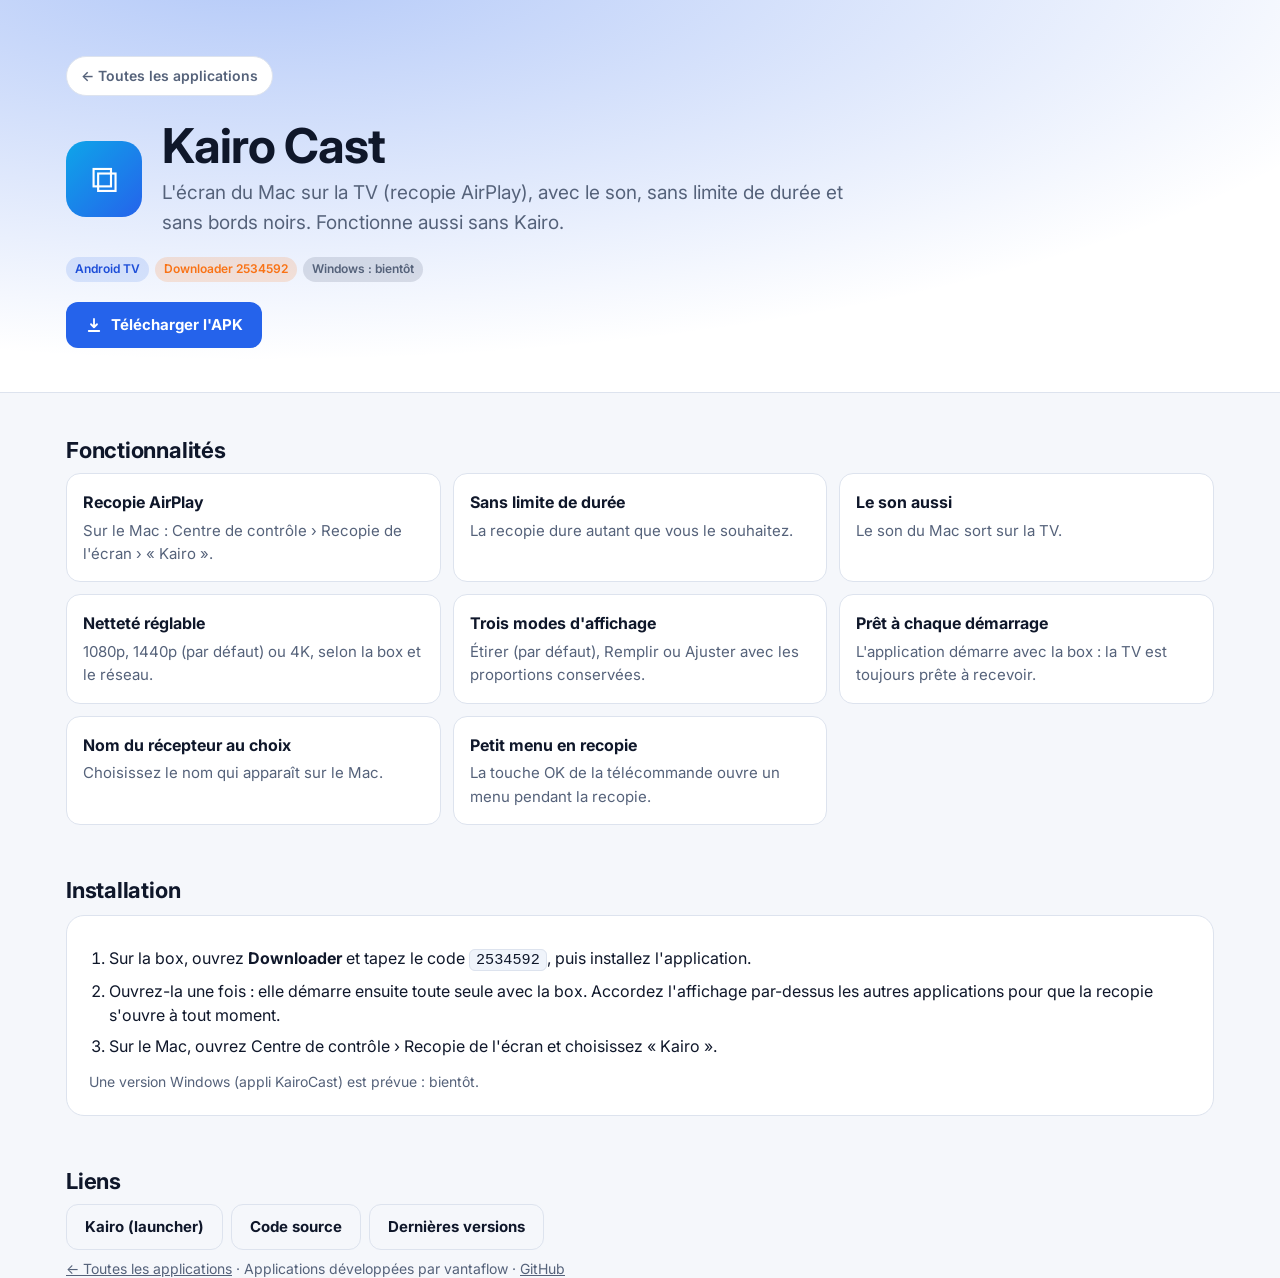
==== kairo-cast/index.html @ 1d147d3c "Pages de détail pour chaque application" ====
<!doctype html>
<html lang="fr">
<head>
<meta charset="utf-8">
<meta name="viewport" content="width=device-width, initial-scale=1">
<title>Kairo Cast · Applications vantaflow</title>
<meta name="description" content="Kairo Cast : recopiez l&#x27;écran de votre Mac sur une TV Android TV grâce à AirPlay, avec le son et sans limite de durée.">
<meta property="og:type" content="website">
<meta property="og:locale" content="fr_FR">
<meta property="og:site_name" content="Applications vantaflow">
<meta property="og:title" content="Kairo Cast · Applications vantaflow">
<meta property="og:description" content="Kairo Cast : recopiez l&#x27;écran de votre Mac sur une TV Android TV grâce à AirPlay, avec le son et sans limite de durée.">
<meta property="og:url" content="https://vantaflow.github.io/apps/kairo-cast/">
<link rel="icon" href="data:image/svg+xml,%3Csvg xmlns='http://www.w3.org/2000/svg' viewBox='0 0 64 64'%3E%3Crect width='64' height='64' rx='14' fill='%232563eb'/%3E%3Cpath d='M18 44V20l14 12 14-12v24' fill='none' stroke='white' stroke-width='6' stroke-linecap='round' stroke-linejoin='round'/%3E%3C/svg%3E">
<link rel="preconnect" href="https://fonts.googleapis.com">
<link rel="preconnect" href="https://fonts.gstatic.com" crossorigin>
<link href="https://fonts.googleapis.com/css2?family=Inter:wght@400;500;600;700;800&display=swap" rel="stylesheet">
<link rel="stylesheet" href="../style.css">
</head>
<body>
<header class="hero">
  <div class="wrap">
    <a class="crumb" href="../">← Toutes les applications</a>
    <div class="dhead"><div class="ico" style="background:linear-gradient(135deg,#0ea5e9,#2563eb)">⧉</div>
      <div><h1>Kairo Cast</h1><p class="lead">L'écran du Mac sur la TV (recopie AirPlay), avec le son, sans limite de durée et sans bords noirs. Fonctionne aussi sans Kairo.</p></div></div>
    <div class="tags"><span class="tag">Android TV</span><span class="tag dl">Downloader 2534592</span><span class="tag soon">Windows : bientôt</span></div>
    <div class="actions"><a class="btn primary" href="https://github.com/vantaflow/kairo-cast/releases/latest/download/kairo-cast.apk"><svg viewBox="0 0 24 24" fill="none" stroke="currentColor" stroke-width="2.4" stroke-linecap="round" stroke-linejoin="round" aria-hidden="true"><path d="M12 4v11m0 0-4-4m4 4 4-4M5 20h14"/></svg>Télécharger l'APK</a></div>
  </div>
</header>

<main class="wrap">
  <section id="fonctionnalites">
    <h2>Fonctionnalités</h2>
    <div class="feats"><div class="feat"><h3>Recopie AirPlay</h3><p>Sur le Mac : Centre de contrôle › Recopie de l'écran › « Kairo ».</p></div><div class="feat"><h3>Sans limite de durée</h3><p>La recopie dure autant que vous le souhaitez.</p></div><div class="feat"><h3>Le son aussi</h3><p>Le son du Mac sort sur la TV.</p></div><div class="feat"><h3>Netteté réglable</h3><p>1080p, 1440p (par défaut) ou 4K, selon la box et le réseau.</p></div><div class="feat"><h3>Trois modes d'affichage</h3><p>Étirer (par défaut), Remplir ou Ajuster avec les proportions conservées.</p></div><div class="feat"><h3>Prêt à chaque démarrage</h3><p>L'application démarre avec la box : la TV est toujours prête à recevoir.</p></div><div class="feat"><h3>Nom du récepteur au choix</h3><p>Choisissez le nom qui apparaît sur le Mac.</p></div><div class="feat"><h3>Petit menu en recopie</h3><p>La touche OK de la télécommande ouvre un menu pendant la recopie.</p></div></div>
  </section>
  
  <section id="installation">
    <h2>Installation</h2>
    <div class="help"><ol><li>Sur la box, ouvrez <strong>Downloader</strong> et tapez le code <code>2534592</code>, puis installez l'application.</li><li>Ouvrez-la une fois : elle démarre ensuite toute seule avec la box. Accordez l'affichage par-dessus les autres applications pour que la recopie s'ouvre à tout moment.</li><li>Sur le Mac, ouvrez Centre de contrôle › Recopie de l'écran et choisissez « Kairo ».</li></ol><p class="note">Une version Windows (appli KairoCast) est prévue : bientôt.</p></div>
  </section>
  <section id="liens">
    <h2>Liens</h2>
    <div class="links"><a class="btn ghost" href="../kairo/">Kairo (launcher)</a><a class="btn ghost" href="https://github.com/vantaflow/kairo-cast">Code source</a><a class="btn ghost" href="https://github.com/vantaflow/kairo-cast/releases">Dernières versions</a></div>
  </section>
</main>

<footer class="wrap"><a href="../">← Toutes les applications</a> · Applications développées par vantaflow · <a href="https://github.com/vantaflow">GitHub</a></footer>
</body>
</html>
---- style.css ----
:root{
  --bg:#0b0f17;--bg2:#111827;--card:#151c2b;--card-h:#1b2436;--line:#263045;
  --text:#e8edf6;--muted:#9aa6bb;--accent:#3b82f6;--accent-2:#60a5fa;--accent-ink:#fff;
  --orange:#f97316;--green:#22c55e;--focus:#fbbf24;--radius:18px;
  color-scheme:dark;
}
@media (prefers-color-scheme: light){
  :root:not([data-theme="dark"]){
    --bg:#f5f7fb;--bg2:#ffffff;--card:#ffffff;--card-h:#f0f4fb;--line:#dde3ee;
    --text:#0f172a;--muted:#55627a;--accent:#2563eb;--accent-2:#1d4ed8;--focus:#d97706;
    color-scheme:light;
  }
}
*{box-sizing:border-box}
html{-webkit-text-size-adjust:100%}
body{margin:0;background:var(--bg);color:var(--text);font:16px/1.55 Inter,system-ui,-apple-system,"Segoe UI",Roboto,sans-serif}
a{color:inherit}
.wrap{max-width:1180px;margin:0 auto;padding:0 16px}
header.hero{background:radial-gradient(1200px 400px at 20% -10%,color-mix(in srgb,var(--accent) 35%,transparent),transparent),var(--bg2);border-bottom:1px solid var(--line)}
.hero .wrap{padding-top:56px;padding-bottom:44px}
.brand{display:flex;align-items:center;gap:12px;font-weight:800;letter-spacing:-.01em;font-size:15px;color:var(--muted);text-transform:uppercase}
.brand svg{width:32px;height:32px}
h1{font-size:clamp(30px,5vw,48px);line-height:1.1;margin:18px 0 12px;letter-spacing:-.02em}
.lead{color:var(--muted);font-size:clamp(16px,2vw,19px);max-width:720px;margin:0}
nav.jump{display:flex;flex-wrap:wrap;gap:8px;margin-top:24px}
nav.jump a{text-decoration:none;font-weight:600;font-size:14px;padding:8px 14px;border:1px solid var(--line);border-radius:999px;background:var(--card)}
nav.jump a:hover{background:var(--card-h)}
section{padding:40px 0 8px}
h2{font-size:22px;margin:0 0 6px;letter-spacing:-.01em}
.sub{color:var(--muted);margin:0 0 20px}
.grid{display:grid;grid-template-columns:repeat(auto-fill,minmax(300px,1fr));gap:16px}
.card{background:var(--card);border:1px solid var(--line);border-radius:var(--radius);padding:20px;display:flex;flex-direction:column;gap:14px}
.top{display:flex;gap:14px;align-items:flex-start}
.ico{flex:0 0 52px;height:52px;border-radius:14px;display:grid;place-items:center;font-size:26px;color:#fff}
.card h3{margin:0;font-size:19px}
.card p{margin:4px 0 0;color:var(--muted);font-size:15px}
.tags{display:flex;flex-wrap:wrap;gap:6px}
.tag{font-size:12px;font-weight:600;padding:3px 9px;border-radius:999px;background:color-mix(in srgb,var(--accent) 14%,transparent);color:var(--accent-2)}
.tag.dl{background:color-mix(in srgb,var(--orange) 16%,transparent);color:var(--orange)}
.tag.soon{background:color-mix(in srgb,var(--muted) 18%,transparent);color:var(--muted)}
.actions{display:flex;flex-wrap:wrap;gap:8px;margin-top:auto}
.btn{display:inline-flex;align-items:center;gap:8px;min-height:46px;padding:10px 18px;border-radius:12px;font-weight:700;font-size:15px;text-decoration:none;border:1px solid transparent}
.btn.primary{background:var(--accent);color:var(--accent-ink)}
.btn.primary:hover{background:var(--accent-2)}
.btn.ghost{border-color:var(--line);background:transparent}
.btn.ghost:hover{background:var(--card-h)}
.btn svg{width:18px;height:18px}
a:focus-visible,.btn:focus-visible{outline:3px solid var(--focus);outline-offset:3px}
.help{background:var(--card);border:1px solid var(--line);border-radius:var(--radius);padding:22px;margin-top:8px}
.help ol{margin:8px 0 0;padding-left:20px}
.help li{margin:6px 0}
code{font-family:ui-monospace,SFMono-Regular,Menlo,monospace;background:var(--card-h);border:1px solid var(--line);padding:1px 6px;border-radius:6px;font-size:.95em}
footer{color:var(--muted);font-size:14px;padding:40px 0 48px}
@media (max-width:640px){.hero .wrap{padding-top:36px;padding-bottom:30px}.grid{grid-template-columns:1fr}.btn{flex:1 1 auto;justify-content:center}}

/* Pages de détail */
.crumb{display:inline-flex;align-items:center;gap:6px;text-decoration:none;font-weight:600;font-size:14px;color:var(--muted);padding:8px 14px;border:1px solid var(--line);border-radius:999px;background:var(--card);margin-bottom:24px}
.crumb:hover{background:var(--card-h);color:var(--text)}
.dhead{display:flex;gap:20px;align-items:center;flex-wrap:wrap}
.dhead .ico{flex:0 0 76px;height:76px;border-radius:20px;font-size:38px}
.dhead h1{margin:0 0 6px}
.dhead .lead{margin:0}
.hero .tags{margin-top:20px}
.hero .actions{margin-top:20px}
.feats{display:grid;grid-template-columns:repeat(auto-fill,minmax(280px,1fr));gap:12px}
.feat{background:var(--card);border:1px solid var(--line);border-radius:14px;padding:16px}
.feat h3{margin:0 0 4px;font-size:16px}
.feat p{margin:0;color:var(--muted);font-size:15px}
.shots{display:grid;grid-template-columns:repeat(auto-fill,minmax(300px,1fr));gap:14px}
.shots figure{margin:0;background:var(--card);border:1px solid var(--line);border-radius:14px;overflow:hidden}
.shots img{display:block;width:100%;height:auto;background:var(--card-h)}
.shots figcaption{padding:10px 14px;color:var(--muted);font-size:14px}
.links{display:flex;flex-wrap:wrap;gap:8px}
.note{color:var(--muted);font-size:14px;margin:12px 0 0}
@media (max-width:640px){.shots{grid-template-columns:1fr}.dhead .ico{flex-basis:60px;height:60px;font-size:30px}}
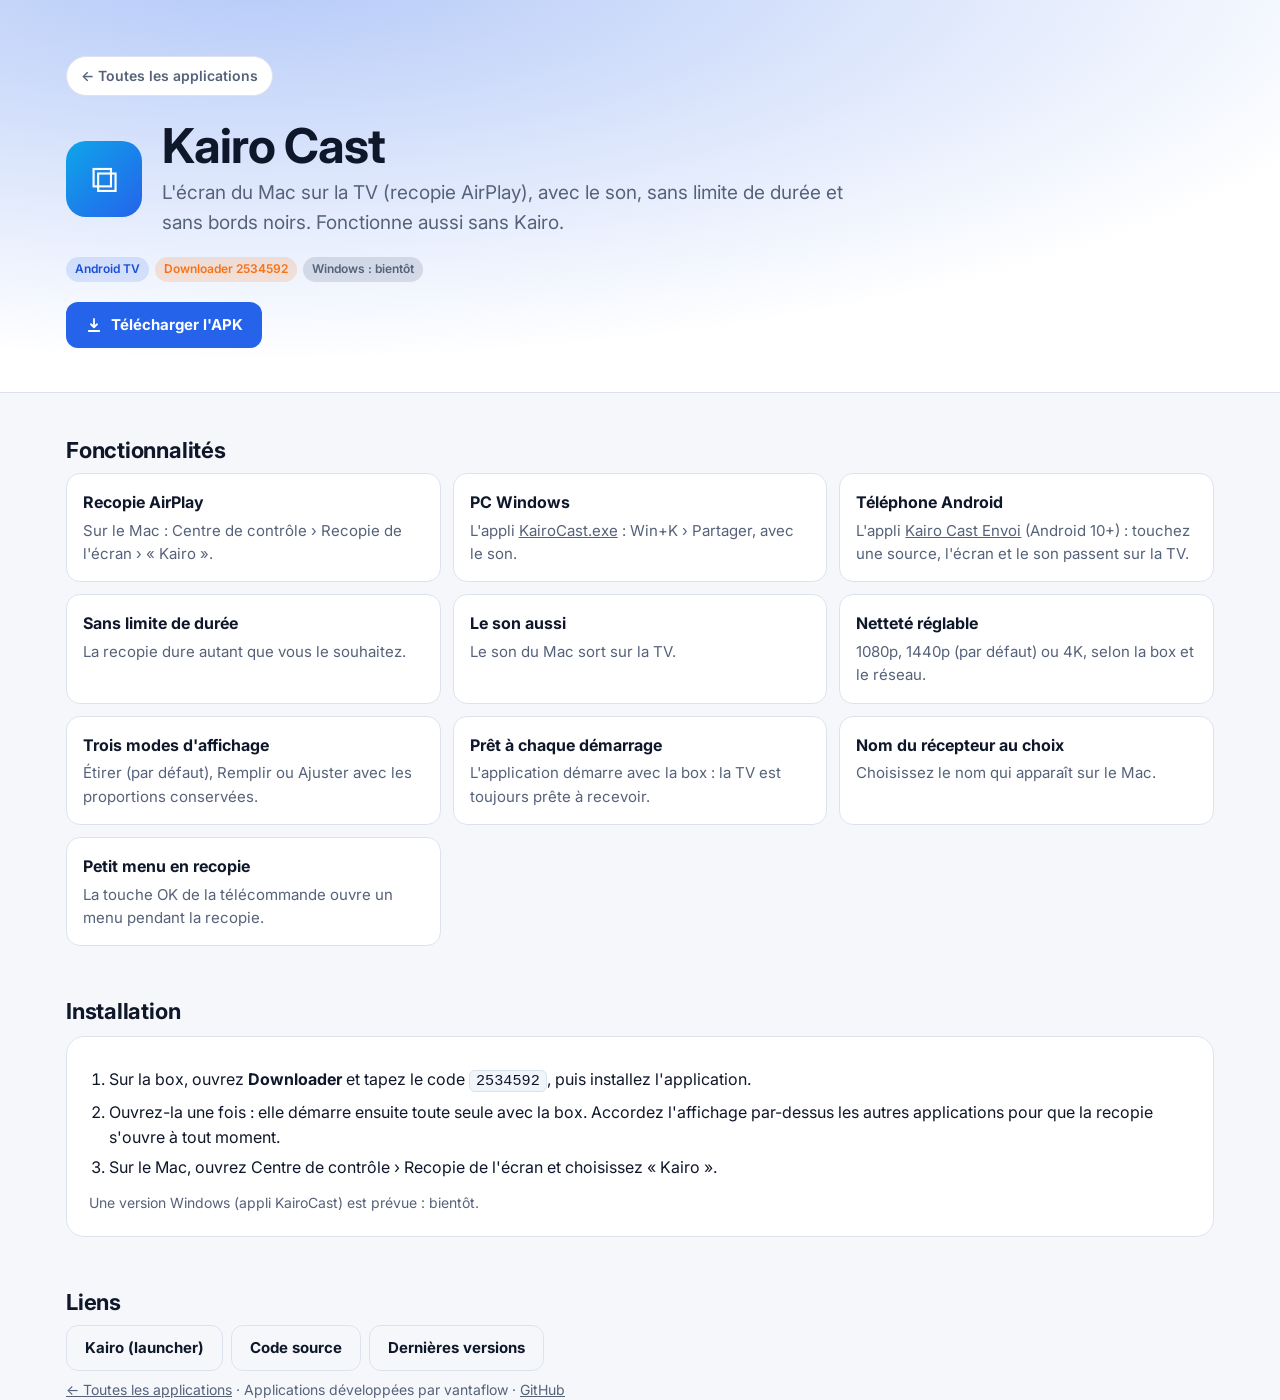
==== commit 8fa5285c: "Kairo Cast : Windows et téléphone Android" ====
--- a/kairo-cast/index.html
+++ b/kairo-cast/index.html
@@ -31,7 +31,7 @@
 <main class="wrap">
   <section id="fonctionnalites">
     <h2>Fonctionnalités</h2>
-    <div class="feats"><div class="feat"><h3>Recopie AirPlay</h3><p>Sur le Mac : Centre de contrôle › Recopie de l'écran › « Kairo ».</p></div><div class="feat"><h3>Sans limite de durée</h3><p>La recopie dure autant que vous le souhaitez.</p></div><div class="feat"><h3>Le son aussi</h3><p>Le son du Mac sort sur la TV.</p></div><div class="feat"><h3>Netteté réglable</h3><p>1080p, 1440p (par défaut) ou 4K, selon la box et le réseau.</p></div><div class="feat"><h3>Trois modes d'affichage</h3><p>Étirer (par défaut), Remplir ou Ajuster avec les proportions conservées.</p></div><div class="feat"><h3>Prêt à chaque démarrage</h3><p>L'application démarre avec la box : la TV est toujours prête à recevoir.</p></div><div class="feat"><h3>Nom du récepteur au choix</h3><p>Choisissez le nom qui apparaît sur le Mac.</p></div><div class="feat"><h3>Petit menu en recopie</h3><p>La touche OK de la télécommande ouvre un menu pendant la recopie.</p></div></div>
+    <div class="feats"><div class="feat"><h3>Recopie AirPlay</h3><p>Sur le Mac : Centre de contrôle › Recopie de l'écran › « Kairo ».</p></div><div class="feat"><h3>PC Windows</h3><p>L'appli <a href="https://github.com/vantaflow/kairo-cast/releases/latest/download/KairoCast.exe">KairoCast.exe</a> : Win+K › Partager, avec le son.</p></div><div class="feat"><h3>Téléphone Android</h3><p>L'appli <a href="https://github.com/vantaflow/kairo-cast/releases/latest/download/kairo-cast-envoi.apk">Kairo Cast Envoi</a> (Android 10+) : touchez une source, l'écran et le son passent sur la TV.</p></div><div class="feat"><h3>Sans limite de durée</h3><p>La recopie dure autant que vous le souhaitez.</p></div><div class="feat"><h3>Le son aussi</h3><p>Le son du Mac sort sur la TV.</p></div><div class="feat"><h3>Netteté réglable</h3><p>1080p, 1440p (par défaut) ou 4K, selon la box et le réseau.</p></div><div class="feat"><h3>Trois modes d'affichage</h3><p>Étirer (par défaut), Remplir ou Ajuster avec les proportions conservées.</p></div><div class="feat"><h3>Prêt à chaque démarrage</h3><p>L'application démarre avec la box : la TV est toujours prête à recevoir.</p></div><div class="feat"><h3>Nom du récepteur au choix</h3><p>Choisissez le nom qui apparaît sur le Mac.</p></div><div class="feat"><h3>Petit menu en recopie</h3><p>La touche OK de la télécommande ouvre un menu pendant la recopie.</p></div></div>
   </section>
   
   <section id="installation">
